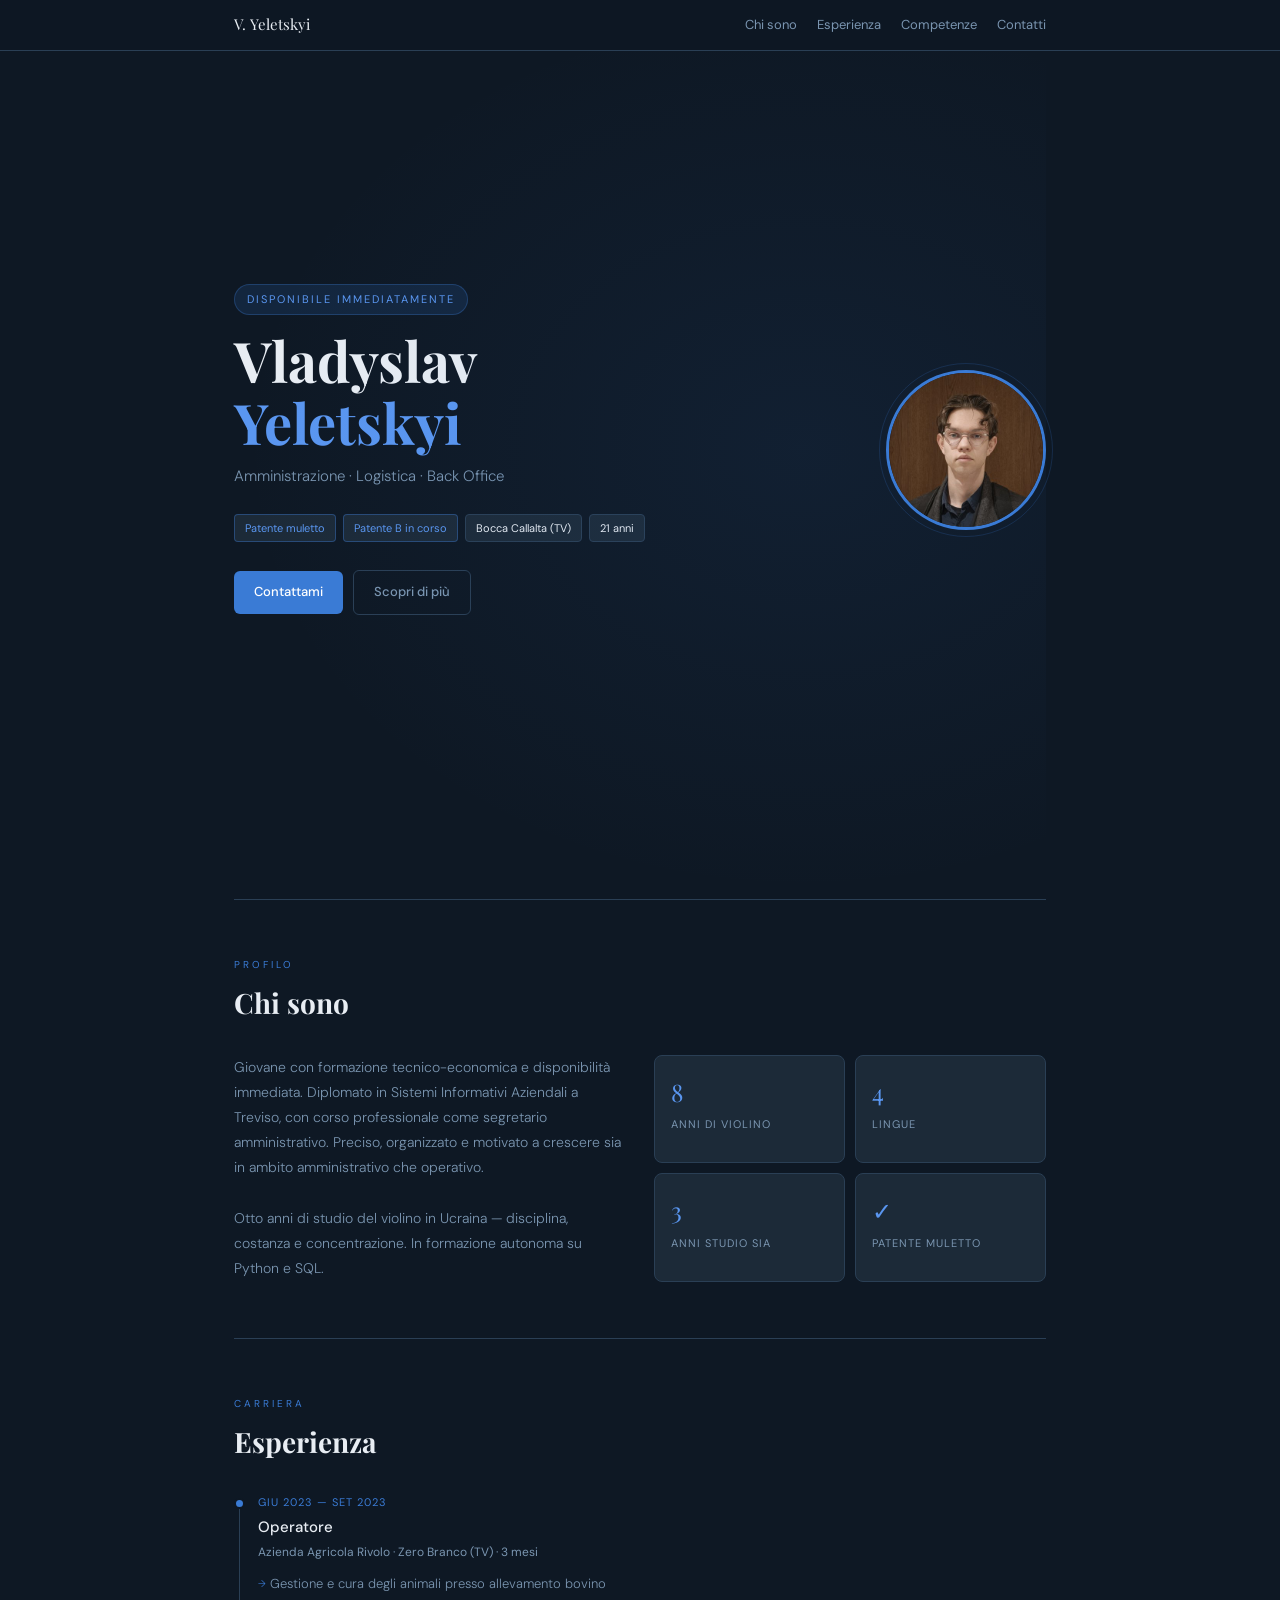
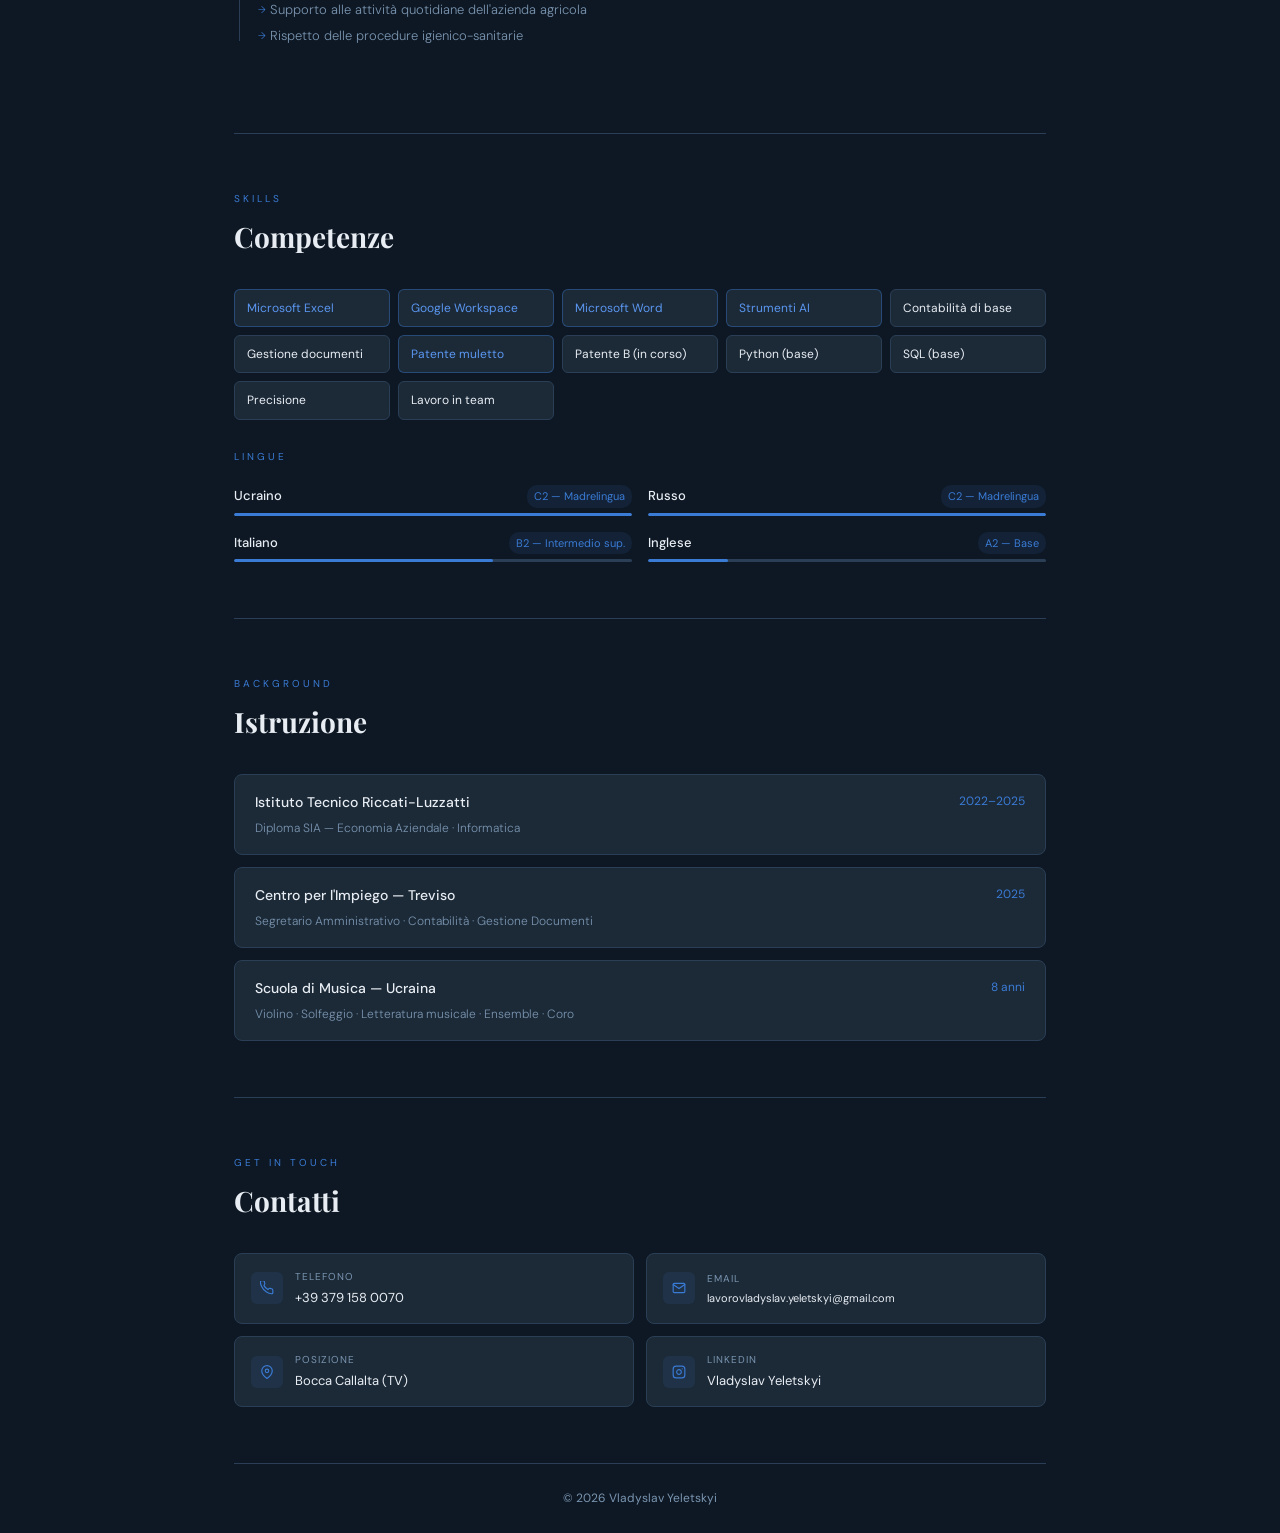
==== CV_Vladyslav_Landing.html @ a5365b7c "Add files via upload" ====
<!DOCTYPE html>
<html lang="it">
<head>
<meta charset="UTF-8">
<meta name="viewport" content="width=device-width, initial-scale=1.0">
<title>Vladyslav Yeletskyi — CV</title>
<link href="https://fonts.googleapis.com/css2?family=Playfair+Display:wght@400;700&family=DM+Sans:wght@300;400;500&display=swap" rel="stylesheet">
<style>
*{margin:0;padding:0;box-sizing:border-box}
:root{--bg:#0e1824;--bg2:#1c2a38;--blue:#3a7bd5;--blue2:#5a96f0;--text:#e8edf3;--muted:#7a95b0;--line:#2a3f55}
body{background:var(--bg);color:var(--text);font-family:"DM Sans",sans-serif;font-size:15px;line-height:1.7;overflow-x:hidden}
.container{max-width:860px;margin:0 auto;padding:0 24px}
.hero{min-height:100vh;display:flex;align-items:center;position:relative;border-bottom:1px solid var(--line)}
.hero::before{content:"";position:absolute;inset:0;background:radial-gradient(ellipse at 70% 50%,rgba(58,123,213,.08) 0%,transparent 70%)}
.hero-inner{display:grid;grid-template-columns:1fr auto;gap:40px;align-items:center;width:100%;padding:60px 0}
.hero-tag{display:inline-block;background:rgba(58,123,213,.15);border:1px solid rgba(58,123,213,.3);color:var(--blue2);font-size:11px;letter-spacing:2px;text-transform:uppercase;padding:5px 12px;border-radius:20px;margin-bottom:14px}
h1{font-family:"Playfair Display",serif;font-size:clamp(34px,5vw,56px);line-height:1.1;margin-bottom:12px;font-weight:700}
h1 span{color:var(--blue2)}
.hero-sub{color:var(--muted);font-size:15px;margin-bottom:24px;font-weight:300}
.hero-badges{display:flex;flex-wrap:wrap;gap:7px;margin-bottom:28px}
.badge{background:var(--bg2);border:1px solid var(--line);color:var(--text);font-size:11px;padding:4px 10px;border-radius:4px}
.badge.accent{border-color:rgba(58,123,213,.4);color:var(--blue2)}
.btn{display:inline-flex;align-items:center;background:var(--blue);color:#fff;font-family:"DM Sans",sans-serif;font-size:13px;font-weight:500;padding:10px 20px;border-radius:6px;text-decoration:none;transition:background .2s}
.btn:hover{background:var(--blue2)}
.btn-ghost{background:transparent;border:1px solid var(--line);color:var(--muted);margin-left:10px}
.btn-ghost:hover{border-color:var(--blue);color:var(--blue2);background:transparent}
.hero-photo-wrap{position:relative;flex-shrink:0}
.hero-photo-wrap::after{content:"";position:absolute;inset:-7px;border-radius:50%;border:1px solid rgba(58,123,213,.2)}
.hero-photo{width:160px;height:160px;border-radius:50%;border:3px solid var(--blue);object-fit:cover;display:block}
nav{position:fixed;top:0;left:0;right:0;z-index:100;background:rgba(14,24,36,.9);backdrop-filter:blur(12px);border-bottom:1px solid var(--line)}
.nav-inner{display:flex;align-items:center;justify-content:space-between;padding:12px 24px;max-width:860px;margin:0 auto}
.nav-logo{font-family:"Playfair Display",serif;font-size:15px}
.nav-links{display:flex;gap:20px;list-style:none}
.nav-links a{color:var(--muted);text-decoration:none;font-size:13px;transition:color .2s}
.nav-links a:hover{color:var(--blue2)}
section{padding:56px 0;border-bottom:1px solid var(--line)}
.sec-label{font-size:10px;letter-spacing:3px;text-transform:uppercase;color:var(--blue);margin-bottom:6px}
.sec-title{font-family:"Playfair Display",serif;font-size:28px;margin-bottom:28px;font-weight:700}
.about-grid{display:grid;grid-template-columns:1fr 1fr;gap:28px}
.about-text{color:var(--muted);font-weight:300;line-height:1.8;font-size:14px}
.stat-cards{display:grid;grid-template-columns:1fr 1fr;gap:10px}
.stat-card{background:var(--bg2);border:1px solid var(--line);border-radius:8px;padding:16px}
.stat-num{font-family:"Playfair Display",serif;font-size:24px;color:var(--blue2);margin-bottom:3px}
.stat-lbl{font-size:11px;color:var(--muted);text-transform:uppercase;letter-spacing:1px}
.timeline{position:relative;padding-left:24px}
.timeline::before{content:"";position:absolute;left:5px;top:8px;bottom:8px;width:1px;background:var(--line)}
.tl-item{position:relative;margin-bottom:28px}
.tl-dot{position:absolute;left:-24px;top:5px;width:11px;height:11px;border-radius:50%;background:var(--blue);border:2px solid var(--bg)}
.tl-date{font-size:11px;color:var(--blue);letter-spacing:1px;margin-bottom:3px}
.tl-title{font-size:15px;font-weight:500;margin-bottom:2px}
.tl-company{font-size:12px;color:var(--muted);margin-bottom:8px}
.tl-bullets{list-style:none}
.tl-bullets li{font-size:13px;color:var(--muted);padding:2px 0 2px 12px;position:relative;font-weight:300}
.tl-bullets li::before{content:"→";position:absolute;left:0;color:var(--blue);font-size:10px;top:4px}
.skills-grid{display:grid;grid-template-columns:repeat(auto-fill,minmax(130px,1fr));gap:8px}
.skill-chip{background:var(--bg2);border:1px solid var(--line);border-radius:6px;padding:8px 12px;font-size:12px;transition:border-color .2s}
.skill-chip:hover{border-color:var(--blue)}
.skill-chip.h{border-color:rgba(58,123,213,.4);color:var(--blue2)}
.lang-grid{display:grid;grid-template-columns:1fr 1fr;gap:16px;margin-top:20px}
.lang-label{font-size:10px;letter-spacing:3px;text-transform:uppercase;color:var(--blue);margin-top:28px;margin-bottom:6px}
.lang-top{display:flex;justify-content:space-between;margin-bottom:5px}
.lang-name{font-size:13px;font-weight:500}
.lang-lvl{font-size:11px;color:var(--blue);background:rgba(58,123,213,.1);padding:2px 7px;border-radius:10px}
.lang-bar{height:3px;background:var(--line);border-radius:2px;overflow:hidden}
.lang-fill{height:100%;background:var(--blue);border-radius:2px;transition:width 1s ease}
.edu-grid{display:grid;gap:12px}
.edu-card{background:var(--bg2);border:1px solid var(--line);border-radius:8px;padding:16px 20px;display:grid;grid-template-columns:1fr auto;gap:12px;align-items:start}
.edu-school{font-size:14px;font-weight:500;margin-bottom:3px}
.edu-field{font-size:12px;color:var(--muted);font-weight:300}
.edu-year{font-size:12px;color:var(--blue);white-space:nowrap}
.contact-grid{display:grid;grid-template-columns:1fr 1fr;gap:12px}
.contact-item{display:flex;align-items:center;gap:12px;background:var(--bg2);border:1px solid var(--line);border-radius:8px;padding:14px 16px}
.ci{width:32px;height:32px;background:rgba(58,123,213,.1);border-radius:6px;display:flex;align-items:center;justify-content:center;flex-shrink:0}
.ci svg{width:14px;height:14px;fill:none;stroke:var(--blue);stroke-width:2;stroke-linecap:round;stroke-linejoin:round}
.cl{font-size:10px;color:var(--muted);margin-bottom:2px;text-transform:uppercase;letter-spacing:1px}
.cv{font-size:13px}
footer{padding:24px 0;text-align:center;color:var(--muted);font-size:12px}
.reveal{opacity:0;transform:translateY(16px);transition:opacity .5s ease,transform .5s ease}
.reveal.visible{opacity:1;transform:none}
@media(max-width:600px){.hero-inner,.about-grid,.lang-grid,.contact-grid{grid-template-columns:1fr}.hero-inner{text-align:center}.hero-photo-wrap{order:-1;margin:0 auto}.hero-badges{justify-content:center}}
</style></head><body>
<nav><div class="nav-inner"><span class="nav-logo">V. Yeletskyi</span><ul class="nav-links"><li><a href="#about">Chi sono</a></li><li><a href="#esperienza">Esperienza</a></li><li><a href="#competenze">Competenze</a></li><li><a href="#contatti">Contatti</a></li></ul></div></nav>
<div class="container">
<div class="hero"><div class="hero-inner"><div>
<div class="hero-tag">Disponibile immediatamente</div>
<h1>Vladyslav<br><span>Yeletskyi</span></h1>
<p class="hero-sub">Amministrazione · Logistica · Back Office</p>
<div class="hero-badges"><span class="badge accent">Patente muletto</span><span class="badge accent">Patente B in corso</span><span class="badge">Bocca Callalta (TV)</span><span class="badge">21 anni</span></div>
<a href="mailto:lavorovladyslav.yeletskyi@gmail.com" class="btn">Contattami</a><a href="#esperienza" class="btn btn-ghost">Scopri di più</a>
</div><div class="hero-photo-wrap"><img id="photo" class="hero-photo" alt="Vladyslav Yeletskyi"></div></div></div>

<section id="about"><div class="reveal"><div class="sec-label">Profilo</div><div class="sec-title">Chi sono</div></div>
<div class="about-grid reveal"><div><p class="about-text">Giovane con formazione tecnico-economica e disponibilità immediata. Diplomato in Sistemi Informativi Aziendali a Treviso, con corso professionale come segretario amministrativo. Preciso, organizzato e motivato a crescere sia in ambito amministrativo che operativo.</p><br><p class="about-text">Otto anni di studio del violino in Ucraina — disciplina, costanza e concentrazione. In formazione autonoma su Python e SQL.</p></div>
<div class="stat-cards"><div class="stat-card"><div class="stat-num">8</div><div class="stat-lbl">Anni di violino</div></div><div class="stat-card"><div class="stat-num">4</div><div class="stat-lbl">Lingue</div></div><div class="stat-card"><div class="stat-num">3</div><div class="stat-lbl">Anni studio SIA</div></div><div class="stat-card"><div class="stat-num">✓</div><div class="stat-lbl">Patente muletto</div></div></div></div></section>

<section id="esperienza"><div class="reveal"><div class="sec-label">Carriera</div><div class="sec-title">Esperienza</div></div>
<div class="timeline reveal"><div class="tl-item"><div class="tl-dot"></div><div class="tl-date">GIU 2023 — SET 2023</div><div class="tl-title">Operatore</div><div class="tl-company">Azienda Agricola Rivolo · Zero Branco (TV) · 3 mesi</div><ul class="tl-bullets"><li>Gestione e cura degli animali presso allevamento bovino</li><li>Supporto alle attività quotidiane dell'azienda agricola</li><li>Rispetto delle procedure igienico-sanitarie</li></ul></div></div></section>

<section id="competenze"><div class="reveal"><div class="sec-label">Skills</div><div class="sec-title">Competenze</div></div>
<div class="skills-grid reveal"><div class="skill-chip h">Microsoft Excel</div><div class="skill-chip h">Google Workspace</div><div class="skill-chip h">Microsoft Word</div><div class="skill-chip h">Strumenti AI</div><div class="skill-chip">Contabilità di base</div><div class="skill-chip">Gestione documenti</div><div class="skill-chip h">Patente muletto</div><div class="skill-chip">Patente B (in corso)</div><div class="skill-chip">Python (base)</div><div class="skill-chip">SQL (base)</div><div class="skill-chip">Precisione</div><div class="skill-chip">Lavoro in team</div></div>
<div class="reveal"><div class="lang-label">Lingue</div><div class="lang-grid">
<div><div class="lang-top"><span class="lang-name">Ucraino</span><span class="lang-lvl">C2 — Madrelingua</span></div><div class="lang-bar"><div class="lang-fill" data-w="100%" style="width:0"></div></div></div>
<div><div class="lang-top"><span class="lang-name">Russo</span><span class="lang-lvl">C2 — Madrelingua</span></div><div class="lang-bar"><div class="lang-fill" data-w="100%" style="width:0"></div></div></div>
<div><div class="lang-top"><span class="lang-name">Italiano</span><span class="lang-lvl">B2 — Intermedio sup.</span></div><div class="lang-bar"><div class="lang-fill" data-w="65%" style="width:0"></div></div></div>
<div><div class="lang-top"><span class="lang-name">Inglese</span><span class="lang-lvl">A2 — Base</span></div><div class="lang-bar"><div class="lang-fill" data-w="20%" style="width:0"></div></div></div>
</div></div></section>

<section id="formazione"><div class="reveal"><div class="sec-label">Background</div><div class="sec-title">Istruzione</div></div>
<div class="edu-grid reveal">
<div class="edu-card"><div><div class="edu-school">Istituto Tecnico Riccati-Luzzatti</div><div class="edu-field">Diploma SIA — Economia Aziendale · Informatica</div></div><div class="edu-year">2022–2025</div></div>
<div class="edu-card"><div><div class="edu-school">Centro per l'Impiego — Treviso</div><div class="edu-field">Segretario Amministrativo · Contabilità · Gestione Documenti</div></div><div class="edu-year">2025</div></div>
<div class="edu-card"><div><div class="edu-school">Scuola di Musica — Ucraina</div><div class="edu-field">Violino · Solfeggio · Letteratura musicale · Ensemble · Coro</div></div><div class="edu-year">8 anni</div></div>
</div></section>

<section id="contatti"><div class="reveal"><div class="sec-label">Get in touch</div><div class="sec-title">Contatti</div></div>
<div class="contact-grid reveal">
<div class="contact-item"><div class="ci"><svg viewBox="0 0 24 24"><path d="M22 16.92v3a2 2 0 01-2.18 2 19.79 19.79 0 01-8.63-3.07A19.5 19.5 0 013.07 9.81 19.79 19.79 0 01.5 1.18 2 2 0 012.48-.5h3a2 2 0 012 1.72c.127.96.361 1.903.7 2.81a2 2 0 01-.45 2.11L6.91 7.91a16 16 0 006.72 6.72l1.56-1.56a2 2 0 012.11-.45c.907.339 1.85.573 2.81.7a2 2 0 011.72 2.02z"/></svg></div><div><div class="cl">Telefono</div><div class="cv">+39 379 158 0070</div></div></div>
<div class="contact-item"><div class="ci"><svg viewBox="0 0 24 24"><path d="M4 4h16c1.1 0 2 .9 2 2v12c0 1.1-.9 2-2 2H4c-1.1 0-2-.9-2-2V6c0-1.1.9-2 2-2z"/><polyline points="22,6 12,13 2,6"/></svg></div><div><div class="cl">Email</div><div class="cv" style="font-size:11px">lavorovladyslav.yeletskyi@gmail.com</div></div></div>
<div class="contact-item"><div class="ci"><svg viewBox="0 0 24 24"><path d="M21 10c0 7-9 13-9 13s-9-6-9-13a9 9 0 0118 0z"/><circle cx="12" cy="10" r="3"/></svg></div><div><div class="cl">Posizione</div><div class="cv">Bocca Callalta (TV)</div></div></div>
<div class="contact-item"><div class="ci"><svg viewBox="0 0 24 24"><rect x="2" y="2" width="20" height="20" rx="5"/><path d="M16 11.37A4 4 0 1112.63 8 4 4 0 0116 11.37z"/><line x1="17.5" y1="6.5" x2="17.51" y2="6.5"/></svg></div><div><div class="cl">LinkedIn</div><div class="cv">Vladyslav Yeletskyi</div></div></div>
</div></section>
</div>
<footer><p>© 2026 Vladyslav Yeletskyi</p></footer>
<script>
document.getElementById("photo").src="[data-uri]";
const obs=new IntersectionObserver(e=>{e.forEach((el,i)=>{if(el.isIntersecting)setTimeout(()=>el.target.classList.add("visible"),i*70)})},{threshold:.1});
document.querySelectorAll(".reveal").forEach(r=>obs.observe(r));
const lo=new IntersectionObserver(e=>{e.forEach(el=>{if(el.isIntersecting)el.target.style.width=el.target.dataset.w})},{threshold:.5});
document.querySelectorAll(".lang-fill").forEach(f=>lo.observe(f));
</script></body></html>
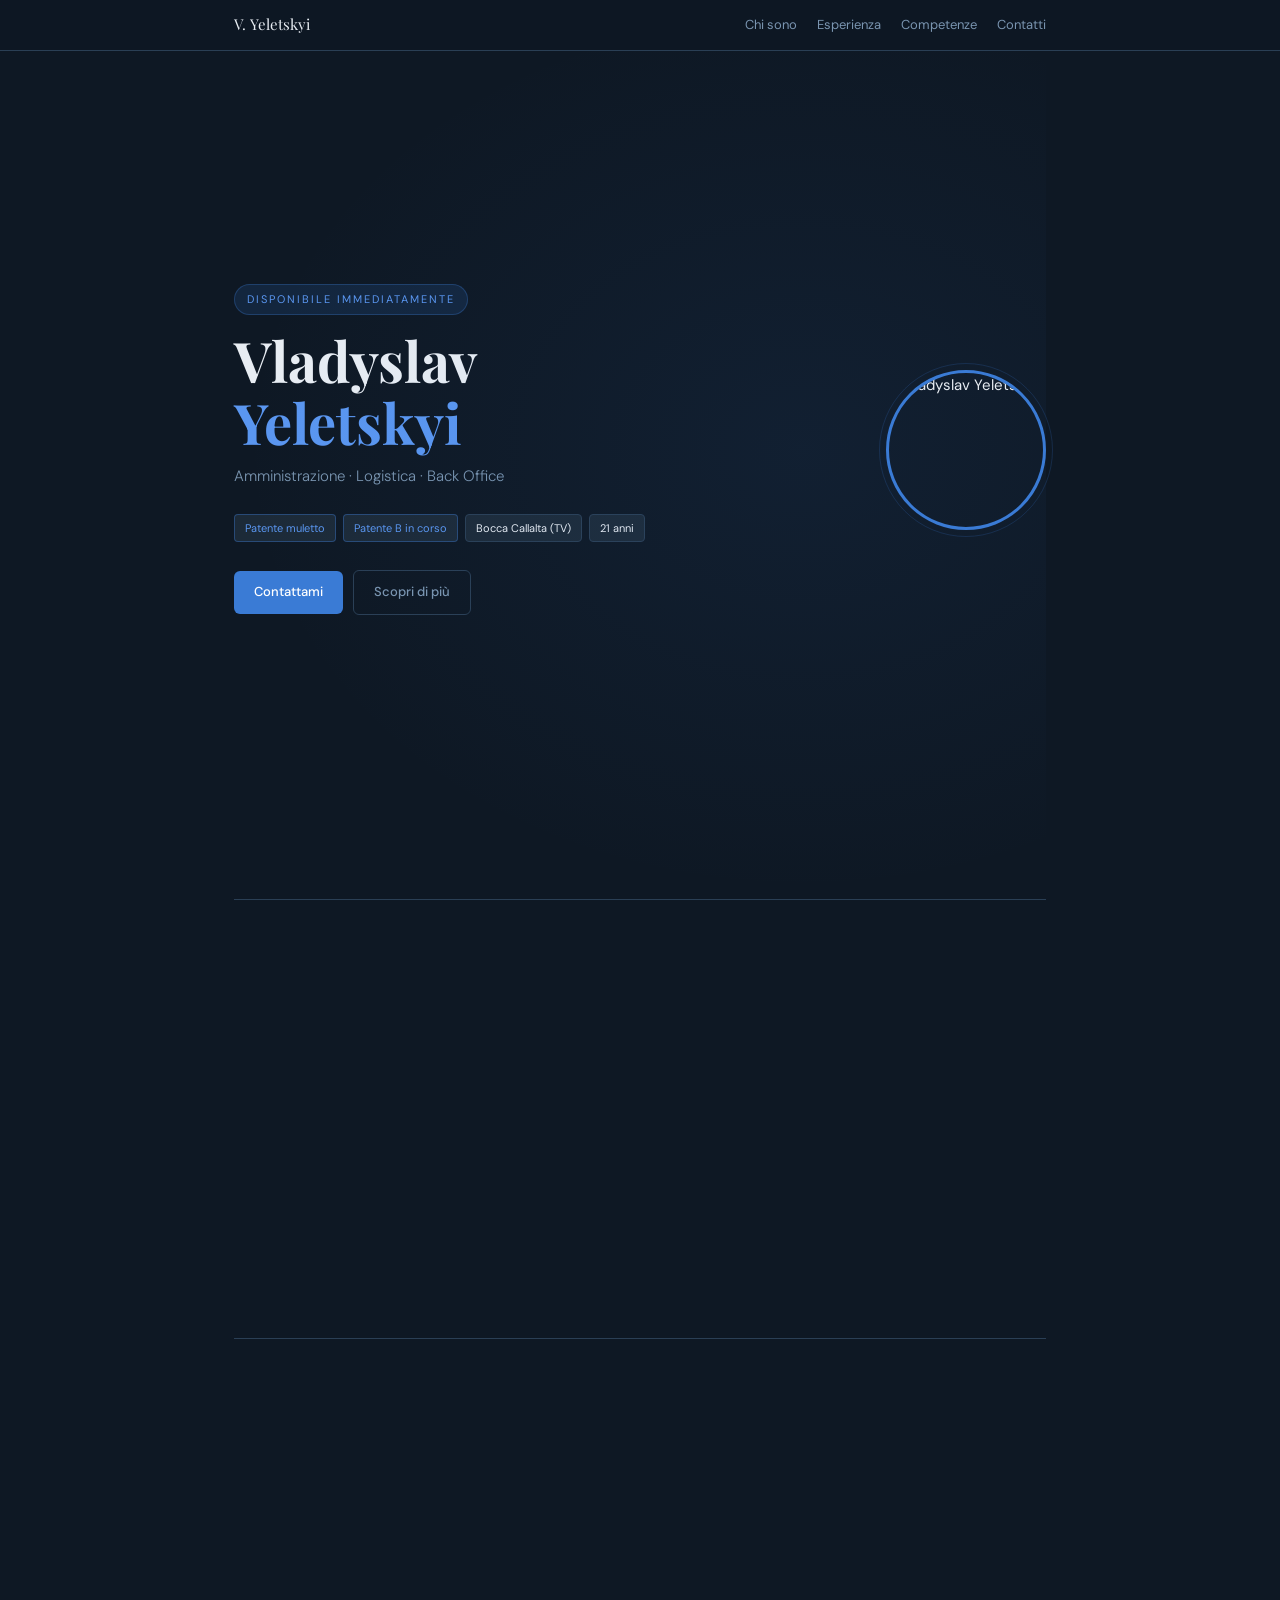
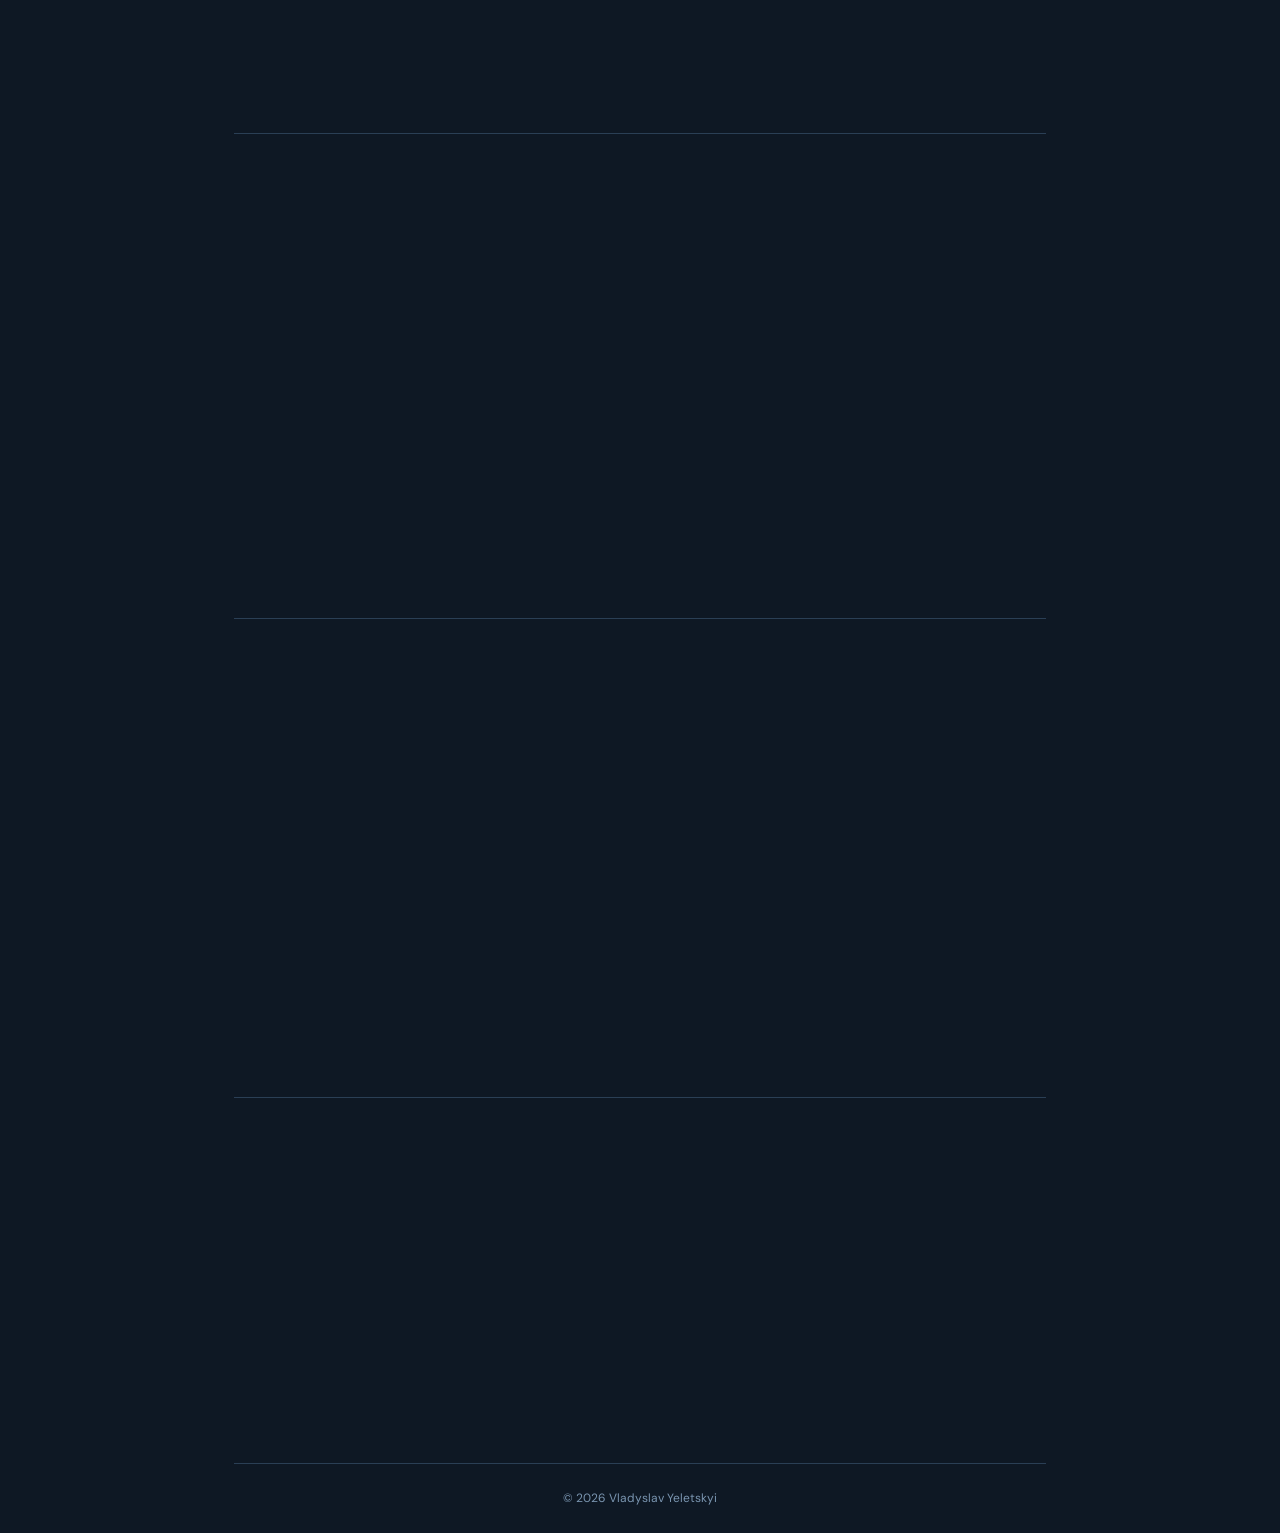
==== commit bd140184: "Add files via upload" ====
--- a/CV_Vladyslav_Landing.html
+++ b/CV_Vladyslav_Landing.html
@@ -11,7 +11,7 @@
 body{background:var(--bg);color:var(--text);font-family:"DM Sans",sans-serif;font-size:15px;line-height:1.7;overflow-x:hidden}
 .container{max-width:860px;margin:0 auto;padding:0 24px}
 .hero{min-height:100vh;display:flex;align-items:center;position:relative;border-bottom:1px solid var(--line)}
-.hero::before{content:"";position:absolute;inset:0;background:radial-gradient(ellipse at 70% 50%,rgba(58,123,213,.08) 0%,transparent 70%)}
+.hero::before{content:"";position:absolute;inset:0;background:radial-gradient(ellipse at 70% 50%,rgba(58,123,213,.08) 0%,transparent 70%);pointer-events:none}
 .hero-inner{display:grid;grid-template-columns:1fr auto;gap:40px;align-items:center;width:100%;padding:60px 0}
 .hero-tag{display:inline-block;background:rgba(58,123,213,.15);border:1px solid rgba(58,123,213,.3);color:var(--blue2);font-size:11px;letter-spacing:2px;text-transform:uppercase;padding:5px 12px;border-radius:20px;margin-bottom:14px}
 h1{font-family:"Playfair Display",serif;font-size:clamp(34px,5vw,56px);line-height:1.1;margin-bottom:12px;font-weight:700}
@@ -86,12 +86,12 @@
 <h1>Vladyslav<br><span>Yeletskyi</span></h1>
 <p class="hero-sub">Amministrazione · Logistica · Back Office</p>
 <div class="hero-badges"><span class="badge accent">Patente muletto</span><span class="badge accent">Patente B in corso</span><span class="badge">Bocca Callalta (TV)</span><span class="badge">21 anni</span></div>
-<a href="mailto:lavorovladyslav.yeletskyi@gmail.com" class="btn">Contattami</a><a href="#esperienza" class="btn btn-ghost">Scopri di più</a>
+<a href="https://wa.me/393791580070" target="_blank" rel="noopener" class="btn">Contattami</a><a href="#esperienza" class="btn btn-ghost" onclick="document.getElementById('esperienza').scrollIntoView({behavior:'smooth'});return false;">Scopri di più</a>
 </div><div class="hero-photo-wrap"><img id="photo" class="hero-photo" alt="Vladyslav Yeletskyi"></div></div></div>
 
 <section id="about"><div class="reveal"><div class="sec-label">Profilo</div><div class="sec-title">Chi sono</div></div>
 <div class="about-grid reveal"><div><p class="about-text">Giovane con formazione tecnico-economica e disponibilità immediata. Diplomato in Sistemi Informativi Aziendali a Treviso, con corso professionale come segretario amministrativo. Preciso, organizzato e motivato a crescere sia in ambito amministrativo che operativo.</p><br><p class="about-text">Otto anni di studio del violino in Ucraina — disciplina, costanza e concentrazione. In formazione autonoma su Python e SQL.</p></div>
-<div class="stat-cards"><div class="stat-card"><div class="stat-num">8</div><div class="stat-lbl">Anni di violino</div></div><div class="stat-card"><div class="stat-num">4</div><div class="stat-lbl">Lingue</div></div><div class="stat-card"><div class="stat-num">3</div><div class="stat-lbl">Anni studio SIA</div></div><div class="stat-card"><div class="stat-num">✓</div><div class="stat-lbl">Patente muletto</div></div></div></div></section>
+<div class="stat-cards"><div class="stat-card"><div class="stat-num">8</div><div class="stat-lbl">Anni di violino</div></div><div class="stat-card"><div class="stat-num">4</div><div class="stat-lbl">Lingue</div></div><div class="stat-card"><div class="stat-num">2</div><div class="stat-lbl">Anni studio SIA</div></div><div class="stat-card"><div class="stat-num">✓</div><div class="stat-lbl">Patente muletto</div></div></div></div></section>
 
 <section id="esperienza"><div class="reveal"><div class="sec-label">Carriera</div><div class="sec-title">Esperienza</div></div>
 <div class="timeline reveal"><div class="tl-item"><div class="tl-dot"></div><div class="tl-date">GIU 2023 — SET 2023</div><div class="tl-title">Operatore</div><div class="tl-company">Azienda Agricola Rivolo · Zero Branco (TV) · 3 mesi</div><ul class="tl-bullets"><li>Gestione e cura degli animali presso allevamento bovino</li><li>Supporto alle attività quotidiane dell'azienda agricola</li><li>Rispetto delle procedure igienico-sanitarie</li></ul></div></div></section>
@@ -115,16 +115,12 @@
 <section id="contatti"><div class="reveal"><div class="sec-label">Get in touch</div><div class="sec-title">Contatti</div></div>
 <div class="contact-grid reveal">
 <div class="contact-item"><div class="ci"><svg viewBox="0 0 24 24"><path d="M22 16.92v3a2 2 0 01-2.18 2 19.79 19.79 0 01-8.63-3.07A19.5 19.5 0 013.07 9.81 19.79 19.79 0 01.5 1.18 2 2 0 012.48-.5h3a2 2 0 012 1.72c.127.96.361 1.903.7 2.81a2 2 0 01-.45 2.11L6.91 7.91a16 16 0 006.72 6.72l1.56-1.56a2 2 0 012.11-.45c.907.339 1.85.573 2.81.7a2 2 0 011.72 2.02z"/></svg></div><div><div class="cl">Telefono</div><div class="cv">+39 379 158 0070</div></div></div>
-<div class="contact-item"><div class="ci"><svg viewBox="0 0 24 24"><path d="M4 4h16c1.1 0 2 .9 2 2v12c0 1.1-.9 2-2 2H4c-1.1 0-2-.9-2-2V6c0-1.1.9-2 2-2z"/><polyline points="22,6 12,13 2,6"/></svg></div><div><div class="cl">Email</div><div class="cv" style="font-size:11px">lavorovladyslav.yeletskyi@gmail.com</div></div></div>
+<div class="contact-item"><div class="ci"><svg viewBox="0 0 24 24"><path d="M4 4h16c1.1 0 2 .9 2 2v12c0 1.1-.9 2-2 2H4c-1.1 0-2-.9-2-2V6c0-1.1.9-2 2-2z"/><polyline points="22,6 12,13 2,6"/></svg></div><div><div class="cl">Email</div><div class="cv" style="font-size:11px"><a href="/cdn-cgi/l/email-protection" class="__cf_email__" data-cfemail="fc909d8a938e938a909d98858f909d8ad285999099888f978595bc9b919d9590d29f9391">[email&#160;protected]</a></div></div></div>
 <div class="contact-item"><div class="ci"><svg viewBox="0 0 24 24"><path d="M21 10c0 7-9 13-9 13s-9-6-9-13a9 9 0 0118 0z"/><circle cx="12" cy="10" r="3"/></svg></div><div><div class="cl">Posizione</div><div class="cv">Bocca Callalta (TV)</div></div></div>
 <div class="contact-item"><div class="ci"><svg viewBox="0 0 24 24"><rect x="2" y="2" width="20" height="20" rx="5"/><path d="M16 11.37A4 4 0 1112.63 8 4 4 0 0116 11.37z"/><line x1="17.5" y1="6.5" x2="17.51" y2="6.5"/></svg></div><div><div class="cl">LinkedIn</div><div class="cv">Vladyslav Yeletskyi</div></div></div>
 </div></section>
 </div>
 <footer><p>© 2026 Vladyslav Yeletskyi</p></footer>
-<script>
+<script data-cfasync="false" src="/cdn-cgi/scripts/5c5dd728/cloudflare-static/email-decode.min.js"></script><script>
 document.getElementById("photo").src="[data-uri]";
-const obs=new IntersectionObserver(e=>{e.forEach((el,i)=>{if(el.isIntersecting)setTimeout(()=>el.target.classList.add("visible"),i*70)})},{threshold:.1});
-document.querySelectorAll(".reveal").forEach(r=>obs.observe(r));
-const lo=new IntersectionObserver(e=>{e.forEach(el=>{if(el.isIntersecting)el.target.style.width=el.target.dataset.w})},{threshold:.5});
-document.querySelectorAll(".lang-fill").forEach(f=>lo.observe(f));
-</script></body></html>+const obs=new IntersectionObserver(e=>{e.forEach((el,i)=>{if(el.isIntersecting)setTimeout(()=>el.target.classList.add("visible"),i*70)})},{thr
